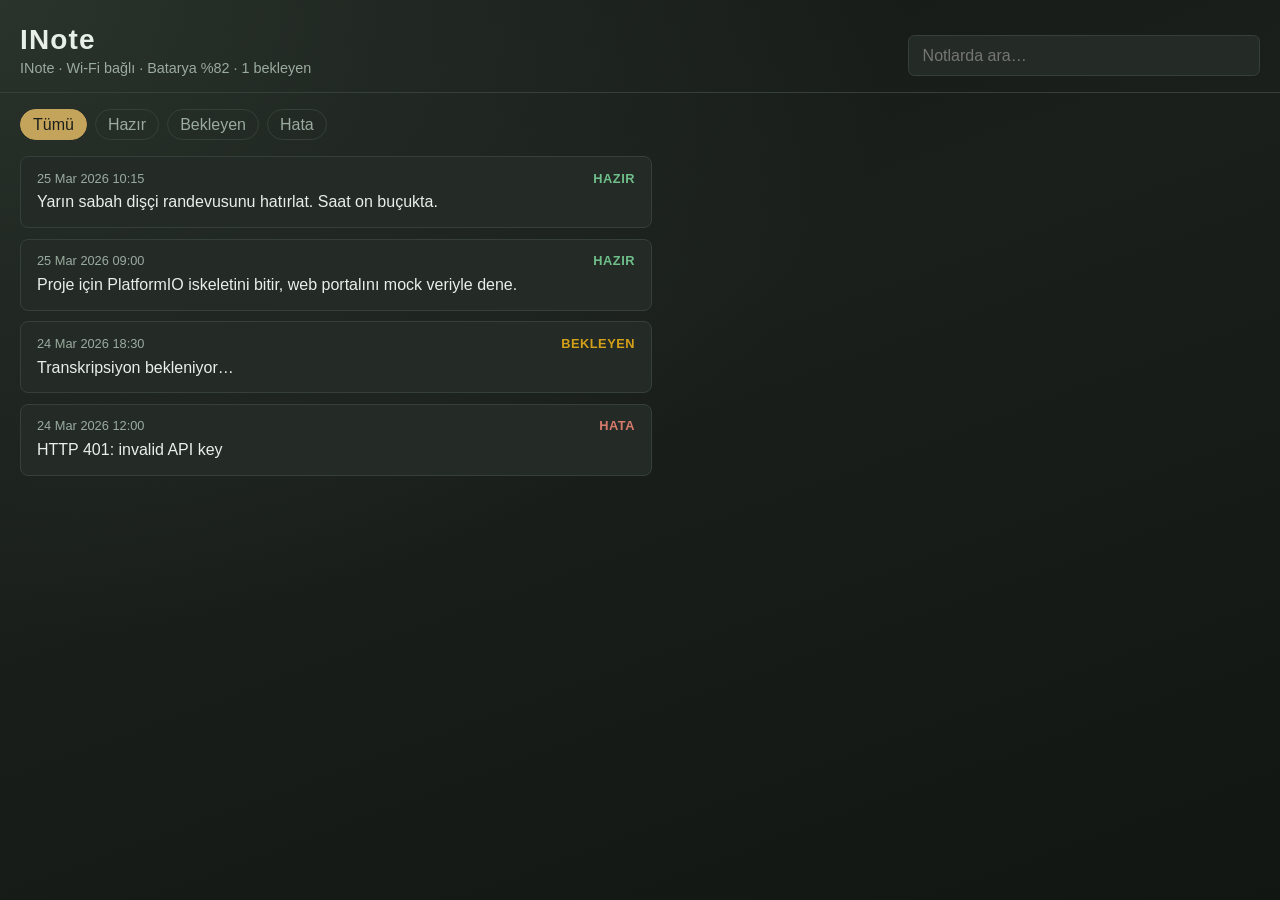
==== web/index.html @ c023217f "Scaffold INote firmware, web portal, and docs before hardware arrives Add INote pre-hardware scaffol" ====
<!DOCTYPE html>
<html lang="tr">
<head>
  <meta charset="utf-8" />
  <meta name="viewport" content="width=device-width, initial-scale=1" />
  <title>INote</title>
  <link rel="stylesheet" href="styles.css" />
</head>
<body>
  <header class="top">
    <div>
      <p class="brand">INote</p>
      <p class="sub" id="deviceStatus">Yerel portal</p>
    </div>
    <label class="search-wrap">
      <span class="sr-only">Ara</span>
      <input type="search" id="search" placeholder="Notlarda ara…" autocomplete="off" />
    </label>
  </header>

  <main>
    <section class="filters" aria-label="Durum filtresi">
      <button type="button" class="chip active" data-status="all">Tümü</button>
      <button type="button" class="chip" data-status="ready">Hazır</button>
      <button type="button" class="chip" data-status="pending">Bekleyen</button>
      <button type="button" class="chip" data-status="error">Hata</button>
    </section>
    <ul id="noteList" class="note-list"></ul>
    <p id="empty" class="empty hidden">Eşleşen not yok.</p>
  </main>

  <dialog id="detail">
    <form method="dialog" class="detail-card">
      <header>
        <h2 id="detailTitle">Not</h2>
        <button type="submit" class="icon-btn" aria-label="Kapat">×</button>
      </header>
      <p class="meta" id="detailMeta"></p>
      <p class="transcript" id="detailTranscript"></p>
      <p class="error-text" id="detailError"></p>
      <div class="actions">
        <audio id="detailAudio" controls></audio>
        <a id="detailDownload" href="#" download>WAV indir</a>
      </div>
    </form>
  </dialog>

  <script src="app.js"></script>
</body>
</html>
---- web/styles.css ----
:root {
  --bg: #1a1f1c;
  --surface: #242b27;
  --ink: #e8efe9;
  --muted: #9aab9f;
  --accent: #c4a35a;
  --line: #354038;
  --ok: #6fbf8a;
  --warn: #d4a017;
  --bad: #d97b6c;
  --font-display: "Segoe UI", "Helvetica Neue", sans-serif;
  --font-body: "Segoe UI", "Helvetica Neue", sans-serif;
}

* {
  box-sizing: border-box;
}

body {
  margin: 0;
  min-height: 100vh;
  font-family: var(--font-body);
  color: var(--ink);
  background:
    radial-gradient(ellipse at top left, #2a332c 0%, transparent 50%),
    linear-gradient(160deg, #141814, #1a1f1c 40%, #121612);
}

.top {
  display: flex;
  flex-wrap: wrap;
  gap: 1rem;
  align-items: flex-end;
  justify-content: space-between;
  padding: 1.5rem 1.25rem 1rem;
  border-bottom: 1px solid var(--line);
}

.brand {
  margin: 0;
  font-family: var(--font-display);
  font-size: 1.75rem;
  letter-spacing: 0.04em;
  font-weight: 700;
}

.sub {
  margin: 0.25rem 0 0;
  color: var(--muted);
  font-size: 0.9rem;
}

.search-wrap input {
  width: min(22rem, 100vw - 2.5rem);
  padding: 0.65rem 0.85rem;
  border: 1px solid var(--line);
  border-radius: 0.4rem;
  background: var(--surface);
  color: var(--ink);
  font-size: 1rem;
}

main {
  padding: 1rem 1.25rem 2.5rem;
  max-width: 42rem;
}

.filters {
  display: flex;
  flex-wrap: wrap;
  gap: 0.5rem;
  margin-bottom: 1rem;
}

.chip {
  border: 1px solid var(--line);
  background: transparent;
  color: var(--muted);
  padding: 0.35rem 0.75rem;
  border-radius: 999px;
  cursor: pointer;
  font: inherit;
}

.chip.active {
  color: var(--bg);
  background: var(--accent);
  border-color: var(--accent);
}

.note-list {
  list-style: none;
  margin: 0;
  padding: 0;
  display: flex;
  flex-direction: column;
  gap: 0.65rem;
}

.note {
  width: 100%;
  text-align: left;
  border: 1px solid var(--line);
  background: var(--surface);
  color: inherit;
  border-radius: 0.5rem;
  padding: 0.85rem 1rem;
  cursor: pointer;
  font: inherit;
}

.note:hover {
  border-color: var(--accent);
}

.note-head {
  display: flex;
  justify-content: space-between;
  gap: 0.75rem;
  margin-bottom: 0.35rem;
  font-size: 0.8rem;
  color: var(--muted);
}

.status {
  text-transform: uppercase;
  letter-spacing: 0.04em;
  font-weight: 600;
}

.status.ready { color: var(--ok); }
.status.pending,
.status.transcribing { color: var(--warn); }
.status.error { color: var(--bad); }
.status.recording { color: var(--accent); }

.preview {
  margin: 0;
  line-height: 1.4;
}

.empty {
  color: var(--muted);
}

.hidden {
  display: none !important;
}

.sr-only {
  position: absolute;
  width: 1px;
  height: 1px;
  overflow: hidden;
  clip: rect(0 0 0 0);
}

dialog {
  border: 1px solid var(--line);
  border-radius: 0.6rem;
  background: var(--surface);
  color: var(--ink);
  padding: 0;
  width: min(32rem, calc(100vw - 2rem));
}

dialog::backdrop {
  background: rgba(0, 0, 0, 0.55);
}

.detail-card {
  margin: 0;
  padding: 1rem 1.1rem 1.25rem;
}

.detail-card header {
  display: flex;
  justify-content: space-between;
  align-items: center;
}

.detail-card h2 {
  margin: 0;
  font-size: 1.1rem;
}

.icon-btn {
  border: none;
  background: transparent;
  color: var(--muted);
  font-size: 1.5rem;
  cursor: pointer;
  line-height: 1;
}

.meta {
  color: var(--muted);
  font-size: 0.85rem;
}

.transcript {
  white-space: pre-wrap;
  line-height: 1.45;
}

.error-text {
  color: var(--bad);
  font-size: 0.9rem;
}

.actions {
  display: flex;
  flex-direction: column;
  gap: 0.75rem;
  margin-top: 1rem;
}

.actions a {
  color: var(--accent);
}

audio {
  width: 100%;
}
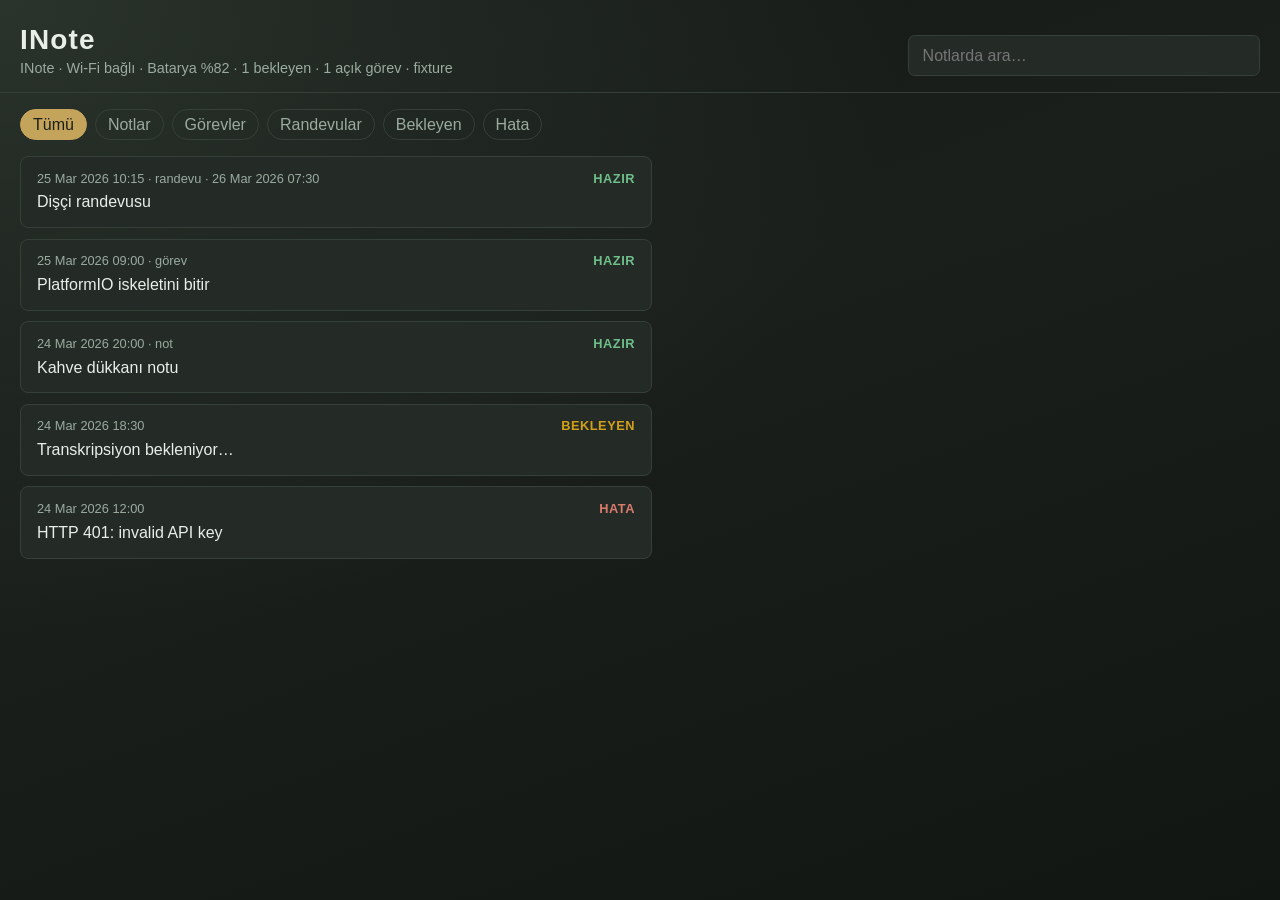
==== commit f56b2547: "Add v0.2 organize pipeline and idle e-ink deep sleep Add note organization and battery-first idle de" ====
--- a/web/index.html
+++ b/web/index.html
@@ -19,11 +19,13 @@
   </header>
 
   <main>
-    <section class="filters" aria-label="Durum filtresi">
-      <button type="button" class="chip active" data-status="all">Tümü</button>
-      <button type="button" class="chip" data-status="ready">Hazır</button>
-      <button type="button" class="chip" data-status="pending">Bekleyen</button>
-      <button type="button" class="chip" data-status="error">Hata</button>
+    <section class="filters" aria-label="Tür filtresi">
+      <button type="button" class="chip active" data-filter="all">Tümü</button>
+      <button type="button" class="chip" data-filter="note">Notlar</button>
+      <button type="button" class="chip" data-filter="task">Görevler</button>
+      <button type="button" class="chip" data-filter="appointment">Randevular</button>
+      <button type="button" class="chip" data-filter="pending">Bekleyen</button>
+      <button type="button" class="chip" data-filter="error">Hata</button>
     </section>
     <ul id="noteList" class="note-list"></ul>
     <p id="empty" class="empty hidden">Eşleşen not yok.</p>
@@ -36,6 +38,10 @@
         <button type="submit" class="icon-btn" aria-label="Kapat">×</button>
       </header>
       <p class="meta" id="detailMeta"></p>
+      <label id="doneRow" class="done-row hidden">
+        <input type="checkbox" id="detailDone" />
+        Tamamlandı
+      </label>
       <p class="transcript" id="detailTranscript"></p>
       <p class="error-text" id="detailError"></p>
       <div class="actions">
--- a/web/styles.css
+++ b/web/styles.css
@@ -219,6 +219,14 @@
   color: var(--accent);
 }
 
+.done-row {
+  display: flex;
+  align-items: center;
+  gap: 0.5rem;
+  margin: 0.75rem 0;
+  color: var(--ink);
+}
+
 audio {
   width: 100%;
 }
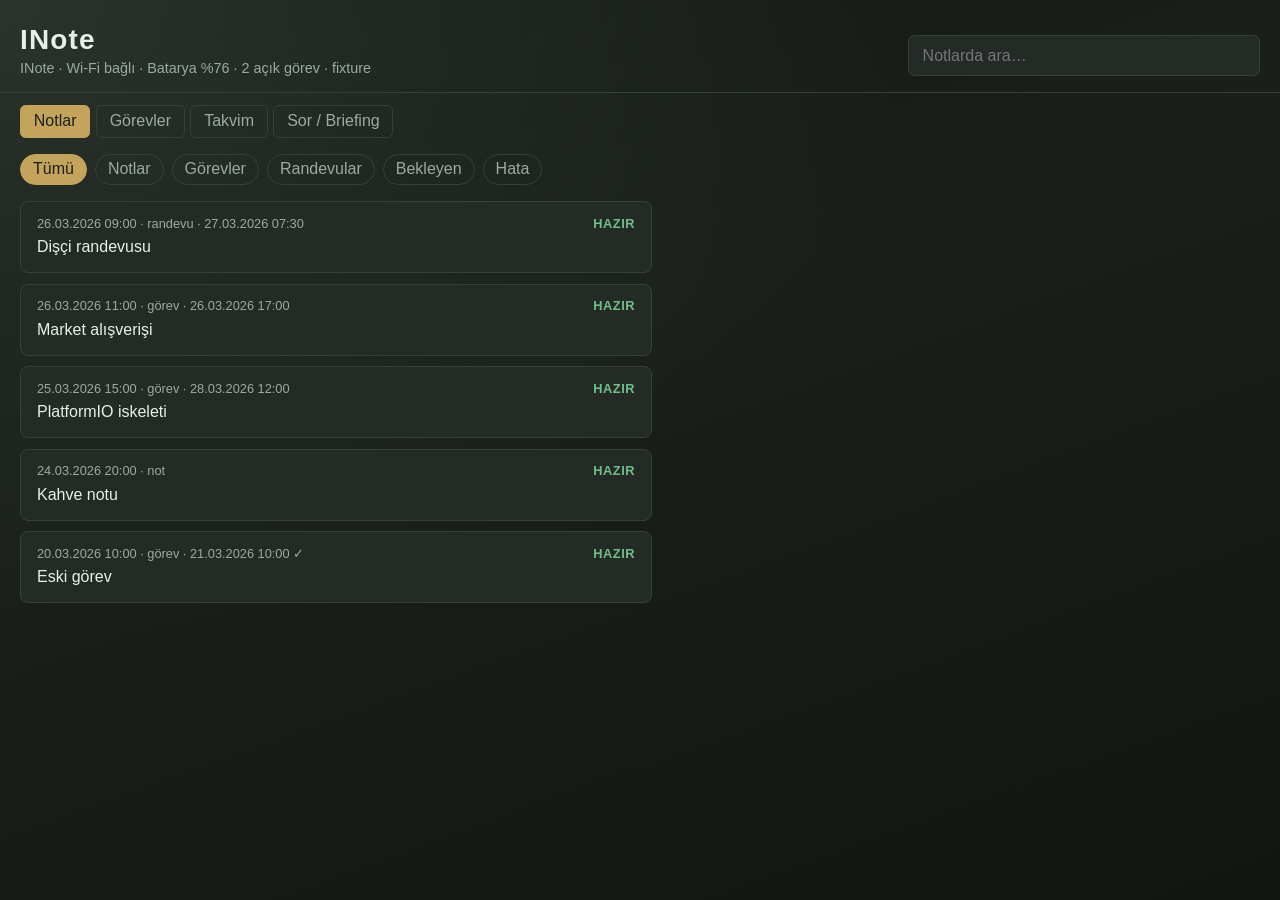
==== commit c506bb9f: "Add v0.3 calendar, markers, locale formats, and text Q&A/briefings Add portal calendar, recording ma" ====
--- a/web/index.html
+++ b/web/index.html
@@ -18,17 +18,59 @@
     </label>
   </header>
 
+  <nav class="tabs" aria-label="Görünüm">
+    <button type="button" class="tab active" data-tab="notes">Notlar</button>
+    <button type="button" class="tab" data-tab="tasks">Görevler</button>
+    <button type="button" class="tab" data-tab="calendar">Takvim</button>
+    <button type="button" class="tab" data-tab="ask">Sor / Briefing</button>
+  </nav>
+
   <main>
-    <section class="filters" aria-label="Tür filtresi">
-      <button type="button" class="chip active" data-filter="all">Tümü</button>
-      <button type="button" class="chip" data-filter="note">Notlar</button>
-      <button type="button" class="chip" data-filter="task">Görevler</button>
-      <button type="button" class="chip" data-filter="appointment">Randevular</button>
-      <button type="button" class="chip" data-filter="pending">Bekleyen</button>
-      <button type="button" class="chip" data-filter="error">Hata</button>
+    <section id="panelNotes" class="panel">
+      <section class="filters" aria-label="Tür filtresi">
+        <button type="button" class="chip active" data-filter="all">Tümü</button>
+        <button type="button" class="chip" data-filter="note">Notlar</button>
+        <button type="button" class="chip" data-filter="task">Görevler</button>
+        <button type="button" class="chip" data-filter="appointment">Randevular</button>
+        <button type="button" class="chip" data-filter="pending">Bekleyen</button>
+        <button type="button" class="chip" data-filter="error">Hata</button>
+      </section>
+      <ul id="noteList" class="note-list"></ul>
+      <p id="empty" class="empty hidden">Eşleşen not yok.</p>
     </section>
-    <ul id="noteList" class="note-list"></ul>
-    <p id="empty" class="empty hidden">Eşleşen not yok.</p>
+
+    <section id="panelTasks" class="panel hidden">
+      <section class="filters">
+        <button type="button" class="chip active" data-task-filter="open">Açık</button>
+        <button type="button" class="chip" data-task-filter="done">Tamam</button>
+        <button type="button" class="chip" data-task-filter="all">Tümü</button>
+      </section>
+      <ul id="taskList" class="note-list"></ul>
+    </section>
+
+    <section id="panelCalendar" class="panel hidden">
+      <div class="cal-nav">
+        <button type="button" id="calPrev">‹</button>
+        <h2 id="calTitle"></h2>
+        <button type="button" id="calNext">›</button>
+      </div>
+      <div id="calGrid" class="cal-grid"></div>
+      <ul id="calDayList" class="note-list"></ul>
+    </section>
+
+    <section id="panelAsk" class="panel hidden">
+      <div id="askBox" class="ask-box hidden">
+        <label>Soru<input id="askInput" type="text" placeholder="Örn. Bu hafta dişçi var mı?" /></label>
+        <button type="button" id="askBtn">Sor</button>
+        <pre id="askOut" class="ask-out"></pre>
+      </div>
+      <div id="briefBox" class="ask-box hidden">
+        <button type="button" id="briefDay">Günlük briefing</button>
+        <button type="button" id="briefWeek">Haftalık briefing</button>
+        <pre id="briefOut" class="ask-out"></pre>
+      </div>
+      <p id="askDisabled" class="empty">Ask/briefing kapalı (features.ask / features.briefing).</p>
+    </section>
   </main>
 
   <dialog id="detail">
@@ -43,6 +85,7 @@
         Tamamlandı
       </label>
       <p class="transcript" id="detailTranscript"></p>
+      <ul id="markerList" class="marker-list"></ul>
       <p class="error-text" id="detailError"></p>
       <div class="actions">
         <audio id="detailAudio" controls></audio>
@@ -51,6 +94,7 @@
     </form>
   </dialog>
 
+  <script src="format.js"></script>
   <script src="app.js"></script>
 </body>
 </html>
--- a/web/styles.css
+++ b/web/styles.css
@@ -230,3 +230,168 @@
 audio {
   width: 100%;
 }
+
+.tabs {
+  display: flex;
+  flex-wrap: wrap;
+  gap: 0.35rem;
+  padding: 0.75rem 1.25rem 0;
+  max-width: 42rem;
+}
+
+.tab {
+  border: 1px solid var(--line);
+  background: transparent;
+  color: var(--muted);
+  padding: 0.4rem 0.8rem;
+  border-radius: 0.35rem;
+  cursor: pointer;
+  font: inherit;
+}
+
+.tab.active {
+  background: var(--accent);
+  color: var(--bg);
+  border-color: var(--accent);
+}
+
+.panel.hidden,
+.hidden {
+  display: none !important;
+}
+
+.cal-nav {
+  display: flex;
+  align-items: center;
+  justify-content: space-between;
+  gap: 0.5rem;
+  margin-bottom: 0.75rem;
+}
+
+.cal-nav h2 {
+  margin: 0;
+  font-size: 1.1rem;
+}
+
+.cal-nav button {
+  border: 1px solid var(--line);
+  background: var(--surface);
+  color: var(--ink);
+  width: 2.2rem;
+  height: 2.2rem;
+  border-radius: 0.35rem;
+  cursor: pointer;
+}
+
+.cal-grid {
+  display: grid;
+  grid-template-columns: repeat(7, 1fr);
+  gap: 0.35rem;
+  margin-bottom: 1rem;
+}
+
+.cal-dow {
+  text-align: center;
+  color: var(--muted);
+  font-size: 0.75rem;
+}
+
+.cal-cell {
+  position: relative;
+  min-height: 2.4rem;
+  border: 1px solid var(--line);
+  background: var(--surface);
+  color: var(--ink);
+  border-radius: 0.35rem;
+  cursor: pointer;
+  font: inherit;
+}
+
+.cal-cell.empty {
+  border: none;
+  background: transparent;
+  cursor: default;
+}
+
+.cal-cell.has {
+  border-color: var(--accent);
+}
+
+.cal-cell.sel {
+  outline: 2px solid var(--accent);
+}
+
+.cal-cell .dot {
+  position: absolute;
+  bottom: 4px;
+  left: 50%;
+  width: 5px;
+  height: 5px;
+  margin-left: -2.5px;
+  border-radius: 50%;
+  background: var(--accent);
+  display: block;
+}
+
+.ask-box {
+  display: flex;
+  flex-direction: column;
+  gap: 0.75rem;
+  margin-bottom: 1.25rem;
+}
+
+.ask-box label {
+  display: flex;
+  flex-direction: column;
+  gap: 0.35rem;
+}
+
+.ask-box input {
+  padding: 0.55rem 0.7rem;
+  border: 1px solid var(--line);
+  border-radius: 0.35rem;
+  background: var(--surface);
+  color: var(--ink);
+  font: inherit;
+}
+
+.ask-box button {
+  align-self: flex-start;
+  border: 1px solid var(--accent);
+  background: var(--accent);
+  color: var(--bg);
+  padding: 0.45rem 0.9rem;
+  border-radius: 0.35rem;
+  cursor: pointer;
+  font: inherit;
+}
+
+.ask-out {
+  white-space: pre-wrap;
+  background: var(--surface);
+  border: 1px solid var(--line);
+  border-radius: 0.4rem;
+  padding: 0.75rem;
+  min-height: 3rem;
+  color: var(--ink);
+}
+
+.marker-list {
+  list-style: none;
+  margin: 0.5rem 0;
+  padding: 0;
+  display: flex;
+  flex-wrap: wrap;
+  gap: 0.4rem;
+}
+
+.marker-list button {
+  border: 1px solid var(--line);
+  background: transparent;
+  color: var(--accent);
+  padding: 0.25rem 0.55rem;
+  border-radius: 999px;
+  cursor: pointer;
+  font: inherit;
+  font-size: 0.85rem;
+}
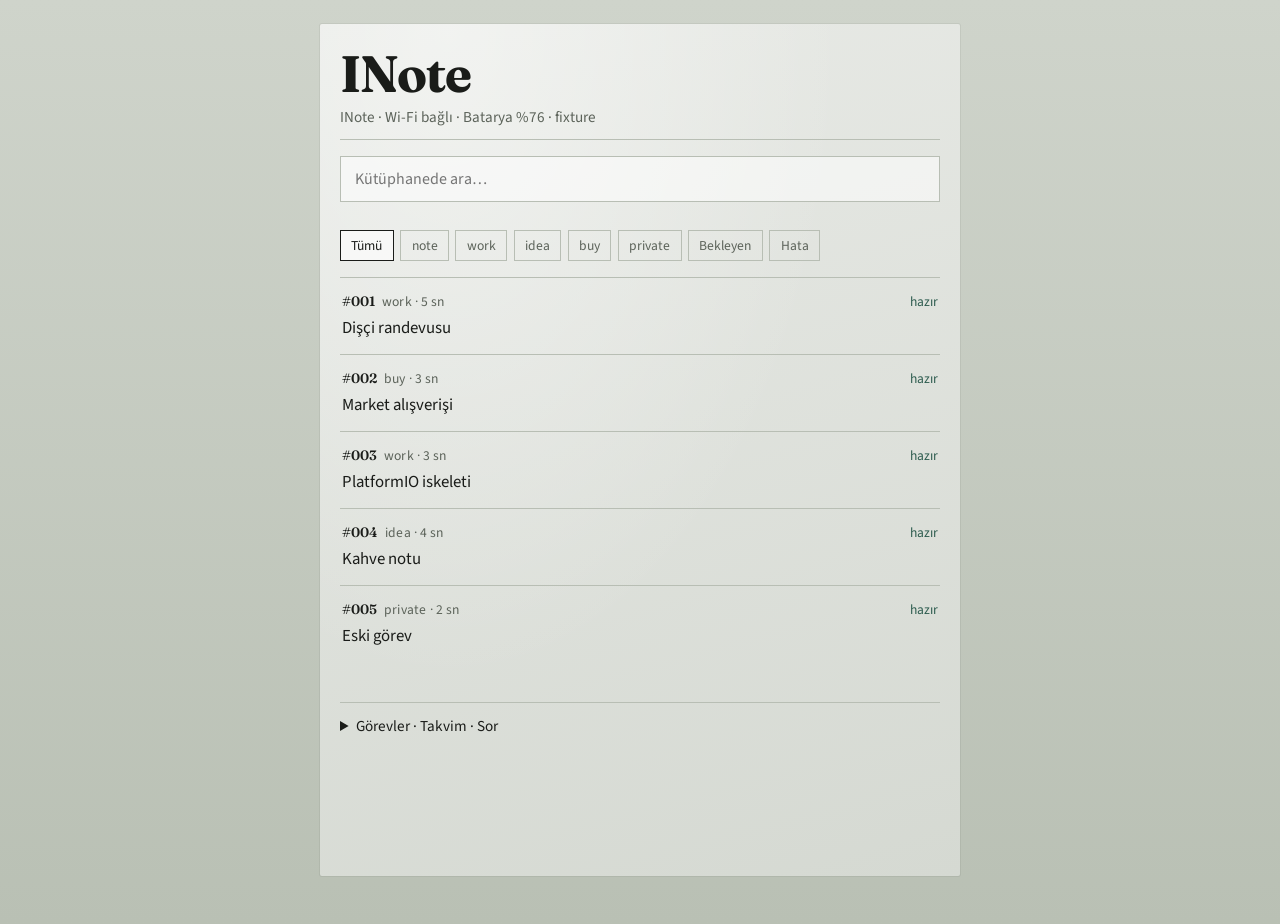
==== commit 581e47ff: "Ship device UX portal: tags/#NNN, play/delete, Sync Wi-Fi, library web UI. Add Home/Record/Tag/Menu " ====
--- a/web/index.html
+++ b/web/index.html
@@ -4,95 +4,96 @@
   <meta charset="utf-8" />
   <meta name="viewport" content="width=device-width, initial-scale=1" />
   <title>INote</title>
+  <link rel="preconnect" href="https://fonts.googleapis.com" />
+  <link rel="preconnect" href="https://fonts.gstatic.com" crossorigin />
+  <link href="https://fonts.googleapis.com/css2?family=Fraunces:opsz,wght@9..144,600;9..144,700&family=Source+Sans+3:wght@400;600&display=swap" rel="stylesheet" />
   <link rel="stylesheet" href="styles.css" />
 </head>
 <body>
-  <header class="top">
-    <div>
-      <p class="brand">INote</p>
-      <p class="sub" id="deviceStatus">Yerel portal</p>
-    </div>
-    <label class="search-wrap">
-      <span class="sr-only">Ara</span>
-      <input type="search" id="search" placeholder="Notlarda ara…" autocomplete="off" />
-    </label>
-  </header>
+  <div class="paper">
+    <header class="mast">
+      <h1 class="brand">INote</h1>
+      <p class="sync-strip" id="deviceStatus">Senkron…</p>
+      <label class="search-wrap">
+        <span class="sr-only">Ara</span>
+        <input type="search" id="search" placeholder="Kütüphanede ara…" autocomplete="off" />
+      </label>
+    </header>
 
-  <nav class="tabs" aria-label="Görünüm">
-    <button type="button" class="tab active" data-tab="notes">Notlar</button>
-    <button type="button" class="tab" data-tab="tasks">Görevler</button>
-    <button type="button" class="tab" data-tab="calendar">Takvim</button>
-    <button type="button" class="tab" data-tab="ask">Sor / Briefing</button>
-  </nav>
-
-  <main>
-    <section id="panelNotes" class="panel">
-      <section class="filters" aria-label="Tür filtresi">
+    <section class="library" aria-label="Kütüphane">
+      <div class="filters" aria-label="Etiket ve durum">
         <button type="button" class="chip active" data-filter="all">Tümü</button>
-        <button type="button" class="chip" data-filter="note">Notlar</button>
-        <button type="button" class="chip" data-filter="task">Görevler</button>
-        <button type="button" class="chip" data-filter="appointment">Randevular</button>
+        <button type="button" class="chip" data-filter-tag="note">note</button>
+        <button type="button" class="chip" data-filter-tag="work">work</button>
+        <button type="button" class="chip" data-filter-tag="idea">idea</button>
+        <button type="button" class="chip" data-filter-tag="buy">buy</button>
+        <button type="button" class="chip" data-filter-tag="private">private</button>
         <button type="button" class="chip" data-filter="pending">Bekleyen</button>
         <button type="button" class="chip" data-filter="error">Hata</button>
-      </section>
+      </div>
       <ul id="noteList" class="note-list"></ul>
       <p id="empty" class="empty hidden">Eşleşen not yok.</p>
     </section>
 
-    <section id="panelTasks" class="panel hidden">
-      <section class="filters">
-        <button type="button" class="chip active" data-task-filter="open">Açık</button>
-        <button type="button" class="chip" data-task-filter="done">Tamam</button>
-        <button type="button" class="chip" data-task-filter="all">Tümü</button>
-      </section>
-      <ul id="taskList" class="note-list"></ul>
-    </section>
-
-    <section id="panelCalendar" class="panel hidden">
-      <div class="cal-nav">
-        <button type="button" id="calPrev">‹</button>
-        <h2 id="calTitle"></h2>
-        <button type="button" id="calNext">›</button>
+    <aside class="player" id="player" hidden>
+      <div class="player-head">
+        <p class="player-id" id="playerId">#000</p>
+        <p class="player-tag" id="playerTag"></p>
+        <button type="button" class="text-btn" id="playerClose" aria-label="Kapat">Kapat</button>
       </div>
-      <div id="calGrid" class="cal-grid"></div>
-      <ul id="calDayList" class="note-list"></ul>
-    </section>
-
-    <section id="panelAsk" class="panel hidden">
-      <div id="askBox" class="ask-box hidden">
-        <label>Soru<input id="askInput" type="text" placeholder="Örn. Bu hafta dişçi var mı?" /></label>
-        <button type="button" id="askBtn">Sor</button>
-        <pre id="askOut" class="ask-out"></pre>
-      </div>
-      <div id="briefBox" class="ask-box hidden">
-        <button type="button" id="briefDay">Günlük briefing</button>
-        <button type="button" id="briefWeek">Haftalık briefing</button>
-        <pre id="briefOut" class="ask-out"></pre>
-      </div>
-      <p id="askDisabled" class="empty">Ask/briefing kapalı (features.ask / features.briefing).</p>
-    </section>
-  </main>
-
-  <dialog id="detail">
-    <form method="dialog" class="detail-card">
-      <header>
-        <h2 id="detailTitle">Not</h2>
-        <button type="submit" class="icon-btn" aria-label="Kapat">×</button>
-      </header>
-      <p class="meta" id="detailMeta"></p>
+      <p class="player-meta" id="playerMeta"></p>
+      <p class="player-transcript" id="playerTranscript"></p>
+      <ul id="markerList" class="marker-list"></ul>
+      <p class="error-text" id="playerError"></p>
       <label id="doneRow" class="done-row hidden">
         <input type="checkbox" id="detailDone" />
-        Tamamlandı
+        Görev tamamlandı
       </label>
-      <p class="transcript" id="detailTranscript"></p>
-      <ul id="markerList" class="marker-list"></ul>
-      <p class="error-text" id="detailError"></p>
-      <div class="actions">
+      <div class="player-actions">
         <audio id="detailAudio" controls></audio>
-        <a id="detailDownload" href="#" download>WAV indir</a>
+        <button type="button" class="danger-btn" id="deleteBtn">Sil</button>
       </div>
-    </form>
-  </dialog>
+    </aside>
+
+    <details class="secondary">
+      <summary>Görevler · Takvim · Sor</summary>
+      <nav class="tabs" aria-label="İkincil">
+        <button type="button" class="tab active" data-tab="tasks">Görevler</button>
+        <button type="button" class="tab" data-tab="calendar">Takvim</button>
+        <button type="button" class="tab" data-tab="ask">Sor / Briefing</button>
+      </nav>
+      <section id="panelTasks" class="panel">
+        <div class="filters">
+          <button type="button" class="chip active" data-task-filter="open">Açık</button>
+          <button type="button" class="chip" data-task-filter="done">Tamam</button>
+          <button type="button" class="chip" data-task-filter="all">Tümü</button>
+        </div>
+        <ul id="taskList" class="note-list"></ul>
+      </section>
+      <section id="panelCalendar" class="panel hidden">
+        <div class="cal-nav">
+          <button type="button" id="calPrev">‹</button>
+          <h2 id="calTitle"></h2>
+          <button type="button" id="calNext">›</button>
+        </div>
+        <div id="calGrid" class="cal-grid"></div>
+        <ul id="calDayList" class="note-list"></ul>
+      </section>
+      <section id="panelAsk" class="panel hidden">
+        <div id="askBox" class="ask-box hidden">
+          <label>Soru<input id="askInput" type="text" placeholder="Örn. Bu hafta dişçi var mı?" /></label>
+          <button type="button" id="askBtn">Sor</button>
+          <pre id="askOut" class="ask-out"></pre>
+        </div>
+        <div id="briefBox" class="ask-box hidden">
+          <button type="button" id="briefDay">Günlük briefing</button>
+          <button type="button" id="briefWeek">Haftalık briefing</button>
+          <pre id="briefOut" class="ask-out"></pre>
+        </div>
+        <p id="askDisabled" class="empty">Ask/briefing kapalı (features.ask / features.briefing).</p>
+      </section>
+    </details>
+  </div>
 
   <script src="format.js"></script>
   <script src="app.js"></script>
--- a/web/styles.css
+++ b/web/styles.css
@@ -1,15 +1,16 @@
 :root {
-  --bg: #1a1f1c;
-  --surface: #242b27;
-  --ink: #e8efe9;
-  --muted: #9aab9f;
-  --accent: #c4a35a;
-  --line: #354038;
-  --ok: #6fbf8a;
-  --warn: #d4a017;
-  --bad: #d97b6c;
-  --font-display: "Segoe UI", "Helvetica Neue", sans-serif;
-  --font-body: "Segoe UI", "Helvetica Neue", sans-serif;
+  --paper: #e8eae6;
+  --paper-deep: #d5d9d2;
+  --ink: #1a1c19;
+  --muted: #5c635a;
+  --line: #b8beb4;
+  --accent: #2f5d50;
+  --danger: #8b3a2f;
+  --ok: #2f5d50;
+  --warn: #7a6230;
+  --bad: #8b3a2f;
+  --font-display: "Fraunces", "Georgia", serif;
+  --font-body: "Source Sans 3", "Segoe UI", sans-serif;
 }
 
 * {
@@ -22,53 +23,57 @@
   font-family: var(--font-body);
   color: var(--ink);
   background:
-    radial-gradient(ellipse at top left, #2a332c 0%, transparent 50%),
-    linear-gradient(160deg, #141814, #1a1f1c 40%, #121612);
-}
-
-.top {
+    linear-gradient(180deg, #cfd4cb 0%, #b9c0b4 100%);
+}
+
+.paper {
+  max-width: 40rem;
+  margin: 0 auto;
+  min-height: 100vh;
+  padding: 1.5rem 1.25rem 3rem;
+  background:
+    radial-gradient(ellipse at 20% 0%, rgba(255, 255, 255, 0.45), transparent 55%),
+    linear-gradient(165deg, var(--paper), var(--paper-deep));
+  box-shadow: 0 0 0 1px rgba(26, 28, 25, 0.06);
+}
+
+.mast {
+  margin-bottom: 1.75rem;
+  animation: rise 0.55s ease-out;
+}
+
+.brand {
+  margin: 0;
+  font-family: var(--font-display);
+  font-size: clamp(2.4rem, 8vw, 3.2rem);
+  font-weight: 700;
+  letter-spacing: -0.02em;
+  line-height: 1;
+}
+
+.sync-strip {
+  margin: 0.45rem 0 1rem;
+  color: var(--muted);
+  font-size: 0.95rem;
+  border-bottom: 1px solid var(--line);
+  padding-bottom: 0.65rem;
+}
+
+.search-wrap input {
+  width: 100%;
+  padding: 0.7rem 0.85rem;
+  border: 1px solid var(--line);
+  border-radius: 0;
+  background: rgba(255, 255, 255, 0.55);
+  color: var(--ink);
+  font: inherit;
+  font-size: 1rem;
+}
+
+.filters {
   display: flex;
   flex-wrap: wrap;
-  gap: 1rem;
-  align-items: flex-end;
-  justify-content: space-between;
-  padding: 1.5rem 1.25rem 1rem;
-  border-bottom: 1px solid var(--line);
-}
-
-.brand {
-  margin: 0;
-  font-family: var(--font-display);
-  font-size: 1.75rem;
-  letter-spacing: 0.04em;
-  font-weight: 700;
-}
-
-.sub {
-  margin: 0.25rem 0 0;
-  color: var(--muted);
-  font-size: 0.9rem;
-}
-
-.search-wrap input {
-  width: min(22rem, 100vw - 2.5rem);
-  padding: 0.65rem 0.85rem;
-  border: 1px solid var(--line);
-  border-radius: 0.4rem;
-  background: var(--surface);
-  color: var(--ink);
-  font-size: 1rem;
-}
-
-main {
-  padding: 1rem 1.25rem 2.5rem;
-  max-width: 42rem;
-}
-
-.filters {
-  display: flex;
-  flex-wrap: wrap;
-  gap: 0.5rem;
+  gap: 0.4rem;
   margin-bottom: 1rem;
 }
 
@@ -76,322 +81,360 @@
   border: 1px solid var(--line);
   background: transparent;
   color: var(--muted);
-  padding: 0.35rem 0.75rem;
-  border-radius: 999px;
-  cursor: pointer;
-  font: inherit;
+  padding: 0.3rem 0.65rem;
+  font: inherit;
+  font-size: 0.85rem;
+  cursor: pointer;
 }
 
 .chip.active {
-  color: var(--bg);
-  background: var(--accent);
-  border-color: var(--accent);
+  border-color: var(--ink);
+  color: var(--ink);
+  background: rgba(255, 255, 255, 0.65);
 }
 
 .note-list {
   list-style: none;
   margin: 0;
   padding: 0;
-  display: flex;
-  flex-direction: column;
-  gap: 0.65rem;
+}
+
+.note-list li {
+  border-top: 1px solid var(--line);
 }
 
 .note {
   width: 100%;
   text-align: left;
-  border: 1px solid var(--line);
-  background: var(--surface);
+  border: 0;
+  background: transparent;
+  padding: 0.9rem 0.15rem;
+  cursor: pointer;
+  font: inherit;
   color: inherit;
-  border-radius: 0.5rem;
-  padding: 0.85rem 1rem;
-  cursor: pointer;
-  font: inherit;
+  animation: fade-in 0.35s ease-out both;
 }
 
 .note:hover {
-  border-color: var(--accent);
+  background: rgba(255, 255, 255, 0.35);
 }
 
 .note-head {
   display: flex;
   justify-content: space-between;
   gap: 0.75rem;
+  font-size: 0.85rem;
+  color: var(--muted);
   margin-bottom: 0.35rem;
-  font-size: 0.8rem;
-  color: var(--muted);
-}
-
-.status {
-  text-transform: uppercase;
-  letter-spacing: 0.04em;
+}
+
+.note-id {
+  font-family: var(--font-display);
   font-weight: 600;
-}
-
-.status.ready { color: var(--ok); }
+  color: var(--ink);
+  margin-right: 0.4rem;
+}
+
+.note-tag {
+  text-transform: lowercase;
+  letter-spacing: 0.02em;
+}
+
+.status.ready {
+  color: var(--ok);
+}
 .status.pending,
-.status.transcribing { color: var(--warn); }
-.status.error { color: var(--bad); }
-.status.recording { color: var(--accent); }
+.status.transcribing {
+  color: var(--warn);
+}
+.status.error {
+  color: var(--bad);
+}
 
 .preview {
   margin: 0;
-  line-height: 1.4;
+  font-size: 1.05rem;
+  line-height: 1.35;
 }
 
 .empty {
   color: var(--muted);
+  padding: 1rem 0;
 }
 
 .hidden {
   display: none !important;
+}
+
+.player {
+  margin-top: 1.5rem;
+  padding: 1rem 0;
+  border-top: 2px solid var(--ink);
+  animation: rise 0.4s ease-out;
+}
+
+.player-head {
+  display: flex;
+  flex-wrap: wrap;
+  align-items: baseline;
+  gap: 0.5rem 1rem;
+}
+
+.player-id {
+  margin: 0;
+  font-family: var(--font-display);
+  font-size: 1.6rem;
+  font-weight: 700;
+}
+
+.player-tag {
+  margin: 0;
+  color: var(--accent);
+  font-weight: 600;
+}
+
+.player-meta {
+  margin: 0.35rem 0 0.75rem;
+  color: var(--muted);
+  font-size: 0.9rem;
+}
+
+.player-transcript {
+  margin: 0 0 0.75rem;
+  white-space: pre-wrap;
+  line-height: 1.45;
+}
+
+.player-actions {
+  display: flex;
+  flex-wrap: wrap;
+  gap: 0.75rem;
+  align-items: center;
+  margin-top: 0.75rem;
+}
+
+.player-actions audio {
+  flex: 1 1 12rem;
+  min-width: 0;
+}
+
+.text-btn,
+.danger-btn,
+.tabs .tab,
+.cal-nav button,
+.ask-box button {
+  font: inherit;
+  cursor: pointer;
+}
+
+.text-btn {
+  margin-left: auto;
+  border: 0;
+  background: transparent;
+  color: var(--muted);
+  text-decoration: underline;
+}
+
+.danger-btn {
+  border: 1px solid var(--danger);
+  background: transparent;
+  color: var(--danger);
+  padding: 0.45rem 0.85rem;
+}
+
+.done-row {
+  display: flex;
+  gap: 0.5rem;
+  align-items: center;
+  margin: 0.5rem 0;
+}
+
+.marker-list {
+  list-style: none;
+  padding: 0;
+  margin: 0 0 0.5rem;
+  display: flex;
+  flex-wrap: wrap;
+  gap: 0.35rem;
+}
+
+.marker-list button {
+  font: inherit;
+  font-size: 0.85rem;
+  border: 1px solid var(--line);
+  background: rgba(255, 255, 255, 0.5);
+  padding: 0.25rem 0.5rem;
+  cursor: pointer;
+}
+
+.error-text {
+  color: var(--bad);
+  font-size: 0.9rem;
+}
+
+.secondary {
+  margin-top: 2.5rem;
+  border-top: 1px solid var(--line);
+  padding-top: 0.75rem;
+  color: var(--muted);
+}
+
+.secondary summary {
+  cursor: pointer;
+  font-size: 0.95rem;
+  margin-bottom: 0.75rem;
+  color: var(--ink);
+}
+
+.tabs {
+  display: flex;
+  gap: 0.5rem;
+  margin-bottom: 1rem;
+}
+
+.tab {
+  border: 0;
+  border-bottom: 2px solid transparent;
+  background: transparent;
+  color: var(--muted);
+  padding: 0.35rem 0.15rem;
+}
+
+.tab.active {
+  color: var(--ink);
+  border-bottom-color: var(--ink);
+}
+
+.cal-nav {
+  display: flex;
+  align-items: center;
+  justify-content: space-between;
+  gap: 0.5rem;
+}
+
+.cal-nav h2 {
+  margin: 0;
+  font-family: var(--font-display);
+  font-size: 1.2rem;
+}
+
+.cal-nav button {
+  border: 1px solid var(--line);
+  background: transparent;
+  width: 2rem;
+  height: 2rem;
+}
+
+.cal-grid {
+  display: grid;
+  grid-template-columns: repeat(7, 1fr);
+  gap: 0.25rem;
+  margin: 0.75rem 0;
+}
+
+.cal-dow {
+  text-align: center;
+  font-size: 0.75rem;
+  color: var(--muted);
+}
+
+.cal-cell {
+  aspect-ratio: 1;
+  border: 1px solid transparent;
+  background: transparent;
+  font: inherit;
+  cursor: pointer;
+  position: relative;
+}
+
+.cal-cell.has {
+  border-color: var(--line);
+}
+
+.cal-cell.sel {
+  background: rgba(47, 93, 80, 0.12);
+  border-color: var(--accent);
+}
+
+.cal-cell .dot {
+  display: block;
+  width: 4px;
+  height: 4px;
+  border-radius: 50%;
+  background: var(--accent);
+  margin: 2px auto 0;
+}
+
+.ask-box {
+  display: grid;
+  gap: 0.5rem;
+  margin-bottom: 1rem;
+}
+
+.ask-box label {
+  display: grid;
+  gap: 0.35rem;
+}
+
+.ask-box input {
+  padding: 0.55rem 0.65rem;
+  border: 1px solid var(--line);
+  background: rgba(255, 255, 255, 0.55);
+  font: inherit;
+}
+
+.ask-box button {
+  justify-self: start;
+  border: 1px solid var(--ink);
+  background: var(--ink);
+  color: var(--paper);
+  padding: 0.45rem 0.9rem;
+}
+
+.ask-out {
+  white-space: pre-wrap;
+  background: rgba(255, 255, 255, 0.4);
+  padding: 0.75rem;
+  margin: 0;
+  font: inherit;
+  font-size: 0.95rem;
 }
 
 .sr-only {
   position: absolute;
   width: 1px;
   height: 1px;
+  padding: 0;
+  margin: -1px;
   overflow: hidden;
-  clip: rect(0 0 0 0);
-}
-
-dialog {
-  border: 1px solid var(--line);
-  border-radius: 0.6rem;
-  background: var(--surface);
-  color: var(--ink);
-  padding: 0;
-  width: min(32rem, calc(100vw - 2rem));
-}
-
-dialog::backdrop {
-  background: rgba(0, 0, 0, 0.55);
-}
-
-.detail-card {
-  margin: 0;
-  padding: 1rem 1.1rem 1.25rem;
-}
-
-.detail-card header {
-  display: flex;
-  justify-content: space-between;
-  align-items: center;
-}
-
-.detail-card h2 {
-  margin: 0;
-  font-size: 1.1rem;
-}
-
-.icon-btn {
-  border: none;
-  background: transparent;
-  color: var(--muted);
-  font-size: 1.5rem;
-  cursor: pointer;
-  line-height: 1;
-}
-
-.meta {
-  color: var(--muted);
-  font-size: 0.85rem;
-}
-
-.transcript {
-  white-space: pre-wrap;
-  line-height: 1.45;
-}
-
-.error-text {
-  color: var(--bad);
-  font-size: 0.9rem;
-}
-
-.actions {
-  display: flex;
-  flex-direction: column;
-  gap: 0.75rem;
-  margin-top: 1rem;
-}
-
-.actions a {
-  color: var(--accent);
-}
-
-.done-row {
-  display: flex;
-  align-items: center;
-  gap: 0.5rem;
-  margin: 0.75rem 0;
-  color: var(--ink);
-}
-
-audio {
-  width: 100%;
-}
-
-.tabs {
-  display: flex;
-  flex-wrap: wrap;
-  gap: 0.35rem;
-  padding: 0.75rem 1.25rem 0;
-  max-width: 42rem;
-}
-
-.tab {
-  border: 1px solid var(--line);
-  background: transparent;
-  color: var(--muted);
-  padding: 0.4rem 0.8rem;
-  border-radius: 0.35rem;
-  cursor: pointer;
-  font: inherit;
-}
-
-.tab.active {
-  background: var(--accent);
-  color: var(--bg);
-  border-color: var(--accent);
-}
-
-.panel.hidden,
-.hidden {
-  display: none !important;
-}
-
-.cal-nav {
-  display: flex;
-  align-items: center;
-  justify-content: space-between;
-  gap: 0.5rem;
-  margin-bottom: 0.75rem;
-}
-
-.cal-nav h2 {
-  margin: 0;
-  font-size: 1.1rem;
-}
-
-.cal-nav button {
-  border: 1px solid var(--line);
-  background: var(--surface);
-  color: var(--ink);
-  width: 2.2rem;
-  height: 2.2rem;
-  border-radius: 0.35rem;
-  cursor: pointer;
-}
-
-.cal-grid {
-  display: grid;
-  grid-template-columns: repeat(7, 1fr);
-  gap: 0.35rem;
-  margin-bottom: 1rem;
-}
-
-.cal-dow {
-  text-align: center;
-  color: var(--muted);
-  font-size: 0.75rem;
-}
-
-.cal-cell {
-  position: relative;
-  min-height: 2.4rem;
-  border: 1px solid var(--line);
-  background: var(--surface);
-  color: var(--ink);
-  border-radius: 0.35rem;
-  cursor: pointer;
-  font: inherit;
-}
-
-.cal-cell.empty {
-  border: none;
-  background: transparent;
-  cursor: default;
-}
-
-.cal-cell.has {
-  border-color: var(--accent);
-}
-
-.cal-cell.sel {
-  outline: 2px solid var(--accent);
-}
-
-.cal-cell .dot {
-  position: absolute;
-  bottom: 4px;
-  left: 50%;
-  width: 5px;
-  height: 5px;
-  margin-left: -2.5px;
-  border-radius: 50%;
-  background: var(--accent);
-  display: block;
-}
-
-.ask-box {
-  display: flex;
-  flex-direction: column;
-  gap: 0.75rem;
-  margin-bottom: 1.25rem;
-}
-
-.ask-box label {
-  display: flex;
-  flex-direction: column;
-  gap: 0.35rem;
-}
-
-.ask-box input {
-  padding: 0.55rem 0.7rem;
-  border: 1px solid var(--line);
-  border-radius: 0.35rem;
-  background: var(--surface);
-  color: var(--ink);
-  font: inherit;
-}
-
-.ask-box button {
-  align-self: flex-start;
-  border: 1px solid var(--accent);
-  background: var(--accent);
-  color: var(--bg);
-  padding: 0.45rem 0.9rem;
-  border-radius: 0.35rem;
-  cursor: pointer;
-  font: inherit;
-}
-
-.ask-out {
-  white-space: pre-wrap;
-  background: var(--surface);
-  border: 1px solid var(--line);
-  border-radius: 0.4rem;
-  padding: 0.75rem;
-  min-height: 3rem;
-  color: var(--ink);
-}
-
-.marker-list {
-  list-style: none;
-  margin: 0.5rem 0;
-  padding: 0;
-  display: flex;
-  flex-wrap: wrap;
-  gap: 0.4rem;
-}
-
-.marker-list button {
-  border: 1px solid var(--line);
-  background: transparent;
-  color: var(--accent);
-  padding: 0.25rem 0.55rem;
-  border-radius: 999px;
-  cursor: pointer;
-  font: inherit;
-  font-size: 0.85rem;
-}
+  clip: rect(0, 0, 0, 0);
+  border: 0;
+}
+
+@keyframes rise {
+  from {
+    opacity: 0;
+    transform: translateY(8px);
+  }
+  to {
+    opacity: 1;
+    transform: none;
+  }
+}
+
+@keyframes fade-in {
+  from {
+    opacity: 0;
+  }
+  to {
+    opacity: 1;
+  }
+}
+
+@media (min-width: 720px) {
+  .paper {
+    margin: 1.5rem auto;
+    min-height: calc(100vh - 3rem);
+    border-radius: 2px;
+  }
+}
